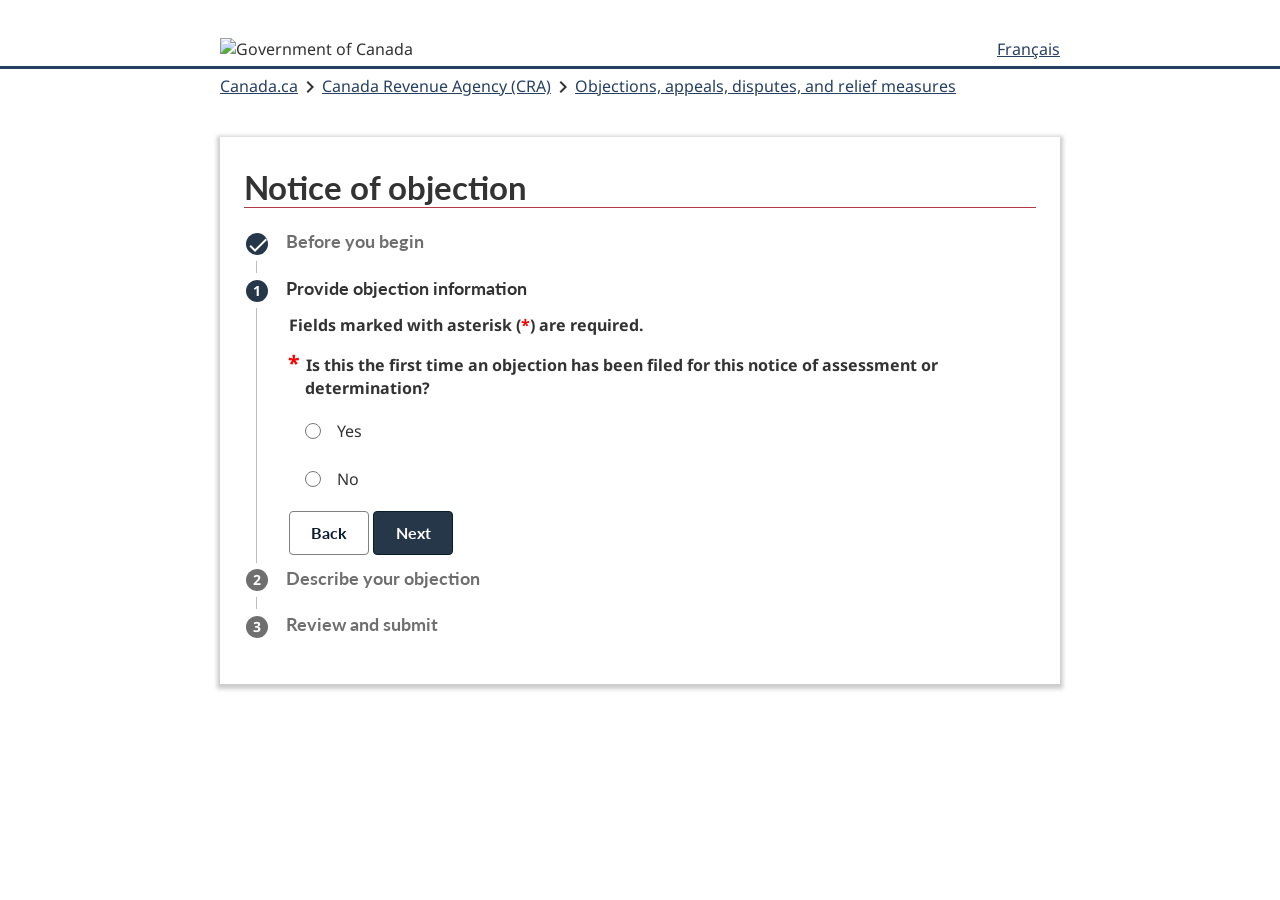
==== index.html @ e290e72a "Updates" ====
<!DOCTYPE html>
<html lang="en">
   <head>
      <meta charset="UTF-8">
      <meta name="viewport" content="width=device-width, initial-scale=1.0">
      <title>Notice of objections</title>
      <link rel="stylesheet" href="styles/base.css">
      <link href="https://fonts.googleapis.com/icon?family=Material+Icons" rel="stylesheet">
   </head>
   <body>
      <header class="header">
         <div class="top-ctn">
            <div class="top-content">
               <div class="brand">
                  <img src="https://www.canada.ca/etc/designs/canada/wet-boew/assets/sig-blk-en.svg" alt="Government of Canada">
               </div>
               <a href="#" class="language-switch">Français</a>
            </div>
         </div>
         <div class="bottom-ctn">
            <div class="bottom-content">
                <a href="#">Canada.ca</a>
               <span class="material-icons">chevron_right</span>
               <a href="#">Canada Revenue Agency (CRA)</a>
               <span class="material-icons">chevron_right</span>
               <a href="#">Objections, appeals, disputes, and relief measures</a>
            </div>
         </div>
      </header>
      <main class="stepper">
         <h1>Notice of objection</h1>
         <section class="step" id="step-0">
            <div class="step-header">
               <div class="step-number">
                  <span class="step-icon material-icons">check</span>
               </div>
               <h2>Before you begin</h2>
            </div>
            <div class="step-content">
               <div class="container">
                  <p>This form can be used to file an objection if you disagree with what CRA has assessed on your individual or business taxes such as an amount owing, benefits, credits, or savings plan information.</p>
                  <fieldset id="s0q1-fieldset" data-radio-group>
                     <legend class="required-label"> Have you received a notice of assessment, reassessment, determination or redetermination for the issue you are objecting to?</legend>
                     <div class="group">
                        <input type="radio" id="s0q1-op1" name="s0q1" value="Yes" data-toggle="alert-multiple-assessments">
                        <label for="s0q1-op1"></label>
                     </div>
                     <div class="group">
                        <input type="radio" id="s0q1-op2" name="s0q1" value="No" data-toggle="alert-unfiled-final">
                        <label for="s0q1-op2"></label>
                     </div>
                     <div class="alert hidden" id="alert-multiple-assessments">
                        <div class="alert-info">
                           <div class="line"></div>
                           <div><span class="material-icons">
                              information
                              </span>
                           </div>
                           <div class="line"></div>
                        </div>
                        <div class="alert-content">
                           If you plan to object to multiple assessments, you must file a separate objection for each.
                        </div>
                     </div>
                     <div class="alert hidden" id="alert-unfiled-final">
                        <div class="alert-error">
                           <div class="line"></div>
                           <div><span class="material-icons">
                              report
                              </span>
                           </div>
                           <div class="line"></div>
                        </div>
                        <div class="alert-content">
                           <h5>You cannot continue</h5>
                           You must have received a notice related to your objection before you can continue with this form. 
                        </div>
                     </div>
                  </fieldset>
                  
                  <button class="btn btn-primary next-button" type="button">Begin</button>
                   <button class="hidden btn btn-primary out-button" type="button" onclick="location.href='index.html'">Return to Canada.ca</button>
                
               </div>
            </div>
         </section>
         <section class="step active" id="step-1">
            <div class="step-header">
               <div class="step-number">
                  <span class="step-icon material-icons">check</span>
               </div>
               <h2>Provide objection information</h2>
            </div>
            <div class="step-content">
               <div class="container">
                  <form id="step-1-form">
                     <div class="required">Fields marked with asterisk (<span class="ast">*</span>) are required.</div>
                   
                           
                     <fieldset id="s1q1-fieldset" data-radio-group>
                        <legend class="required-label"> Is this the first time an objection has been filed for this notice of assessment or determination?</legend>
                        <div class="group">
                           <input type="radio" id="s1q1-op1" name="s1q1" value="Yes" data-toggle="s1q4-fieldset">
                           <label for="s1q1-op1"></label>
                        </div>
                        <div class="group">
                           <input type="radio" id="s1q1-op2" name="s1q1" value="No" data-toggle="s1q2-fieldset">
                           <label for="s1q1-op2"></label>
                        </div>
                     
                     </fieldset>
                     <fieldset id="s1q2-fieldset" class="hidden" data-radio-group>
                        <legend class="required-label"> Why do you want to file another objection?</legend>
                        <div class="group">
                           <input type="radio" id="s1q2-op1" name="s1q2" value="I have not heard back yet about my first one" data-toggle="alert-notheardback">
                           <label for="s1q2-op1"></label>
                        </div>
                        <div class="group">
                           <input type="radio" id="s1q2-op2" name="s1q2" value="I do not agree with the decision I received" data-toggle="s1q3-fieldset">
                           <label for="s1q2-op2"></label>
                        </div>
                         <div class="group">
                           <input type="radio" id="s1q2-op3" name="s1q2" value="I have new details to add" data-toggle="alert-moretoadd">
                           <label for="s1q2-op3"></label>
                        </div>
                        <div class="alert hidden" id="alert-notheardback">
                           <div class="alert-error">
                              <div class="line"></div>
                              <div><span class="material-icons">
                                 report
                                 </span>
                              </div>
                              <div class="line"></div>
                           </div>
                           <div class="alert-content">
                             Submitting multiple requests for the same objection will cause a delay in processing your case. Please do not submit a duplicate request. 
                             <br>
                             For information on CRA processing times visit: <a href="#">Processing times and complexity levels - Income tax and GST/HST objections</a>
                           </div>
                        </div>
                        <div class="alert hidden" id="alert-moretoadd">
                           <div class="alert-error">
                              <div class="line"></div>
                              <div><span class="material-icons">
                                 report
                                 </span>
                              </div>
                              <div class="line"></div>
                           </div>
                           <div class="alert-content">
                             Additional details may only be submitted once an officer has been assigned to your case.
                           </div>
                        </div>
                     </fieldset>
                     
                      <fieldset id="s1q3-fieldset" class="hidden" data-radio-group>
                        <legend class="required-label"> Select the option that best applies to you.</legend>
                        <div class="group">
                           <input type="radio" id="s1q3-op1" name="s1q3" value="My previous objection led to a new notice that I want to object to" data-toggle="s1q5-fieldset,s1q6-fieldset">
                           <label for="s1q3-op1"></label>
                        </div>
                        <div class="group">
                           <input type="radio" id="s1q3-op2" name="s1q3" value="I received a notice of confirmation" data-toggle="alert-noticeconfirmation">
                           <label for="s1q3-op2"></label>
                        </div>
                         
                        <div class="alert hidden" id="alert-noticeconfirmation">
                           <div class="alert-error">
                              <div class="line"></div>
                              <div><span class="material-icons">
                                 report
                                 </span>
                              </div>
                              <div class="line"></div>
                           </div>
                           <div class="alert-content">
                             If you received a notice of confirmation, you must file an appeal to the Tax Court of Canada.
                             <br>For more information visit: <a href="#">File an appeal to the Court - Income tax or GST/HST</a>
                           </div>
                        </div>
                     
                     </fieldset>

                     <fieldset id="s1q4-fieldset" class="hidden" data-radio-group>
                        <legend class="required-label"> Are you aware of any related objections that have been filed with CRA?<br><span class="sub-label">For example, your spouse or your business partner filed an objection to the same amount on their notice.</span></legend>
                        <div class="group">
                           <input type="radio" id="s1q4-op1" name="s1q4" value="Yes" data-toggle="s1q5-fieldset,s1q6-fieldset">
                           <label for="s1q4-op1"></label>
                        </div>
                        <div class="group">
                           <input type="radio" id="s1q4-op2" name="s1q4" value="No" data-toggle="s1q6-fieldset">
                           <label for="s1q4-op2"></label>
                        </div>
                     
                     </fieldset>
                     <fieldset id="s1q5-fieldset" class="hidden" data-radio-group>
                        <legend class="optional-label"> If known, provide the case number for the related objection</legend>
                        <input class="half-width" type="text" id="s1q5-field" name="s1q5">
                        
                     </fieldset>
                     <fieldset id="s1q6-fieldset" class="hidden" data-radio-group>
                        <legend class="required-label"> Select the option that best describes you.</legend>
                        <div class="group">
                           <input type="radio" id="s1q6-op1" name="s1q6" value="I am completing this form for myself or my business" data-toggle="s1q7-fieldset"1>
                           <label for="s1q6-op1"></label>
                        </div>
                        <div class="group">
                           <input type="radio" id="s1q6-op2" name="s1q6" value="I am an authorized or legal representative filling this out on behalf of someone else" data-toggle="s1q7-fieldset,rep-info-section">
                           <label for="s1q6-op2"></label>
                        </div>
                     </fieldset>
                     <fieldset id="s1q7-fieldset" class="hidden" data-radio-group>
                        <legend class="required-label">Who is this request for?</legend>
                        <div class="group">
                           <input type="radio" id="s1q7-op1" name="s1q7" value="Individual" data-toggle="individual-info-section">
                           <label for="s1q7-op1"></label>
                        </div>
                        <div class="group">
                           <input type="radio" id="s1q7-op2" name="s1q7" value="A business" data-toggle="business-info-section">
                           <label for="s1q7-op2"></label>
                        </div>
                        <div class="group">
                           <input type="radio" id="s1q7-op3" name="s1q7" value="A trust" data-toggle="trust-info-section">
                           <label for="s1q7-op3"></label>
                        </div>
                     </fieldset>
                     <div id="rep-info-section" class="hidden">
                        
                        <fieldset id="rep-name-fieldset" class="field-row">
                           <div>
                              <label class="required-label" for="s1rep-firstname">Representative first name</label>
                              <input type="text" id="s1rep-firstname" name="s1rep-fname">
                           </div>
                           <div>
                              <label class="required-label" for="s1rep-lastname">Representative last name</label>
                              <input type="text" id="s1rep-lastname" name="s1rep-lname">
                           </div>
                        </fieldset>
                        <fieldset> 
                           <label class="required-label" for="s1rep-telephone">Representative telephone number</label>
                           <input class="half-width" type="text" id="s1rep-telephone" name="s1rep-telephone">
                        </fieldset>
                        <fieldset> 
                           <label class="required-label" for="s1rep-repid">Rep ID</label>
                           <input class="quarter-width" type="text" id="s1rep-repid" name="s1rep-repid" maxlength="7">
                        </fieldset>
                        <br>
                          <hr>
                     </div>
                     <div id="individual-info-section" class="hidden">
                        <fieldset id="ind-taxtype-fieldset">
                           <label for="s1ind-taxtype"class="required-label">
                           Select the subject you are objecting to.</label>
                           <select id="s1ind-taxtype" name="s1ind-taxtype">
                              <option value=" " selected>(Select)</option>
                              <option value="Income tax">Income tax</option>
                              <option value="GST/HST">GST/HST credit or other provincial/territorial programs</option>
                              <option value="CCB">Canada Child Benefit (CCB) or other provincial/territorial programs</option>
                              <option value="DTC">Disability Tax Credit (DTC)</option>
                              <option value="FHSA">First Home Savings Account (FHSA) assessment notice</option>
                              <option value="TFSA">Tax-Free Savings Account (TFSA)</option>
                           </select>
                        </fieldset>
                        
                        <fieldset id="ind-name-fieldset" class="field-row">
                           <div>
                              <label class="required-label" for="s1ind-firstname">First name</label>
                              <input type="text" id="s1ind-firstname" name="s1ind-fname">
                           </div>
                           <div>
                              <label class="required-label" for="s1ind-lastname">Last name</label>
                              <input type="text" id="s1ind-lastname" name="s1ind-lname">
                           </div>
                        </fieldset>
                        
                        <div class="half-width">
                           <label class="required-label" for="s1ind-sin">Social insurance number (9 digits)</label>
                           <input type="text" id="s1ind-sin" name="s1ind-sin" maxlength="9">
                        </div>
                        <fieldset>
                        <label class="required-label" for="s1ind-address">Address</label>
                        <textarea type="text" id="s1ind-address" name="s1ind-address"></textarea>
                        </fieldset>
                        <fieldset>
                        <label class="required-label" for="s1ind-telephone">Telephone number</label>
                        <input type="text" id="s1ind-telephone" name="s1ind-telephone">
                        </fieldset>
                     
                    </div>
                     <div id="business-info-section" class="hidden">
                        <fieldset id="s1biz-bizname-fieldset">
                        <label for="s1biz-bizname" class="required-label">Business name</label>
                              <input id="s1biz-bizname" name="s1biz-bizname" type="text"/>
                        </fieldset>
                          <fieldset id="s1biz-bn-fieldset">
                              <label class="required-label">Business number (9 digits)</label>
                              <input id="s1-bn9"
                                    class="BN9"
                                    type="text"
                                    inputmode="numeric"
                                    pattern="[0-9]*"
                                    maxlength="9"/>
                        </fieldset>  
                        <label for="s1biz-accountype" class="required-label">Select the business type.</label>
                        <select id="s1biz-accountype" name="s1biz-accountype" data-toggle="s1biz-bn4-fieldset">
                              <option value="" selected>(Select)</option>
                              <option value="RC" data-name="Corporation income tax">Corporation income tax (RC)</option>
                              <option value="RT" data-name="GST/HST ">GST/HST (RT)</option>
                              <option value="RP" data-name="Payroll">Payroll (RP)</option>
                              <option value="ZA" data-name="Air Travellers Security Charge">Air Travellers Security Charge (ZA)</option>
                              <option value="RD" data-name="Excise Duty">Excise Duty (RD)</option>
                              <option value="RN" data-name="Excise Tax on Insurance Premiums">Excise Tax on Insurance Premiums (RN)</option>
                              <option value="CT" data-name="Fuel Charge">Fuel Charge (CT)</option>
                              <option value="LT" data-name="Luxury Tax">Luxury Tax (LT)</option>
                              <option value="RU" data-name="Underused Housing Tax">Underused Housing Tax (RU)</option>
                           </select>
                         <fieldset id="s1biz-bn4-fieldset" class="hidden">
                           <label class="required-label" for="s1biz-BN4">account number (4 digits)</label>
                          
                           <div class="input-wrapper ml-16px">
                              <div class="prefix"></div>
                              <input class="tiny-width" type="text" id="s1biz-BN4" name="s1biz-BN4" maxlength="4">
                           </div>
                          
                        </fieldset>
                     
                         <fieldset>
                        <label class="required-label" for="s1biz-address">Business address</label>
                        <textarea type="text" id="s1biz-address" name="s1biz-address"></textarea>
                        </fieldset>
         
                  
                        <label class="required-label" 
                           for="s1biz-telephone">Contact telephone number</label>
                        <input type="text" id="s1biz-telephone" name="s1biz-telephone">
                           
                     
                    </div>
                     <div id="trust-info-section" class="hidden">   
                        <label class="required-label" for="s1trust-trustname">Name of trust</label>
                        <input type="text" id="s1trust-trustname" name="s1trust-trustname">
                        
                        <label class="required-label" for="s1trust-trustname">Trust number</label>
                        <div class="multifield-wrapper">
                           <div class="input-wrapper ml-16px" id="s1trust-trustnumwrapper">
                              <div class="prefix">T</div>
                              <input class="" type="text" id="s1trust-trustnum" name="s1trust-trustnum">
                           </div>
                        </div>

                        <fieldset>
                        <label class="required-label" for="s1trust-address">Address of trust</label>
                        <textarea type="text" id="s1trust-address" name="s1trust-address"></textarea>
                        </fieldset>
                     </div>
                     <button class="btn btn-secondary back-button" type="button">Back</button>
                     <button class="btn btn-primary next-button" type="button">Next</button>
                     <button class="hidden btn btn-primary out-button" type="button" onclick="location.href='chooser.html'">Return to Canada.ca</button>
                  </form>
               </div>
            </div>
         </section>

         <section class="step" id="step-2">
            <div class="step-header">
               <div class="step-number">
                  <span class="step-icon material-icons">check</span>
               </div>
               <h2>Describe your objection</h2>
            </div>
            <div class="step-content">
               <div class="container">
                  <form id="step-2-form">
                     <div class="required">Fields marked with asterisk (<span class="ast">*</span>) are required.</div>
                     <p>The date and tax year can be found in the top, right-hand corner of your notice. </p>
                     <fieldset id="s2q1-fieldset" data-radio-group>
                        <legend class="required-label">What kind of notice did you receive?</legend>
                        <div class="group">
                           <input type="radio" id="s2q1-op1" name="s2q1" value="Notice of assessment or reassessment " data-toggle="s2q2-fieldset">
                           <label for="s2q1-op1"></label>
                        </div>
                        <div class="group">
                           <input type="radio" id="s2q1-op2" name="s2q1" value="Notice of determination or redetermination" data-toggle="s2-noticedate-fieldset">
                           <label for="s2q1-op2"></label>
                        </div>
                        
                     </fieldset>
                     <fieldset id="s2q2-fieldset" class="hidden" data-radio-group>
                        <legend class="required-label">Was your notice for yourself or a third-party?</legend>
                        <div class="group">
                           <input type="radio" id="s2q2-op1" name="s2q2" value="Myself" data-toggle="s2-noticedate-fieldset">
                           <label for="s2q2-op1"></label>
                        </div>
                        <div class="group">
                           <input type="radio" id="s2q2-op2" name="s2q2" value="A third-party" data-toggle="s2-noticedate-fieldset">
                           <label for="s2q2-op2"></label>
                        </div>
                        
                     </fieldset>
                      <fieldset id="s2-noticedate-fieldset" class="hidden">
                        <label for="s2-noticedate-field" class="required-label">
                              Date on notice of assessment or determination</label>
                        <input class="ml-16px" type="date" name="s2noticedate" id="s2-noticedate-field" placeholder="YYYY-MM-DD" data-toggle="s2q3-fieldset,s2q4-fieldset,s2q5-fieldset,s2q6-fieldset"><BR>
                        </fieldset>
                     <fieldset id="s2-timeextension-fieldset" class="hidden">
                        <p>You have 90 days from the notice date to file an objection. An extension may be granted if you explain why you did not file your objection within the time limit.</p>
                        <label for="s2-timeextension" class="required-label">Explain why you did not file your objection within the time limit. </label>
                        <textarea id="s2-timeextension" name="s2timeextension"></textarea>
                     </fieldset>
                  
                     <fieldset id="s2q3-fieldset" class="hidden">
                        <label for="s2q3-field" class="required-label">Tax year</label>
                       <input class="ml-16px" id="s2q3-field" type="number" min="1900" max="2100" name="s2q3">
                     </fieldset>

                     <fieldset id="s2q4-fieldset" class="hidden">
                         <label for="s2q4-field" class="required-label">Province or territory for the tax year</label>
                        <select id="s2q4-field" name="s2q4">
                              <option value="" selected>(Select)</option>
                              <option value="Alberta">Alberta</option>
                              <option value="British Columbia">British Columbia</option>
                              <option value="Manitoba">Manitoba</option>
                              <option value="New Brunswick">New Brunswick</option>
                              <option value="Newfoundland and Labrador">Newfoundland and Labrador</option>
                              <option value="Northwest Territories">Northwest Territories</option>
                              <option value="Nova Scotia">Nova Scotia</option>
                              <option value="Nunavut">Nunavut</option>
                              <option value="Ontario">Ontario</option>
                              <option value="Prince Edward Island">Prince Edward Island</option>
                              <option value="Quebec">Quebec</option>
                              <option value="Saskatchewan">Saskatchewan</option>
                              <option value="Yukon">Yukon</option>
                        </select>
                     </fieldset>
                     
                     <fieldset id="s2q5-fieldset" class="hidden">
                        <label for="s2q5-field" class="required-label">Search for the tax line that you want to object to (either by line number or keyword).</label>
                     
                        <div class="input-wrapper search-wrapper full-width ml-16px">
                           <div class="prefix"><span class="material-icons">search</span></div>
                           <input type="text" id="s2q5-field" name="s2q5">
                        </div>
                   
                 
                      
                      <div class="search-dropdown hidden" id="s2q5-dropdown">
                        <option value="3640" data-description="Total liabilities and shareholder equity">3640: Total liabilities and shareholder equity</option>
                        <option value="3680" data-description="Net income/loss">3680: Net income/loss</option>
                        <option value="1000" data-description="Revenue">1000: Revenue</option>
                        <option value="2000" data-description="Expenses">2000: Expenses</option>
                      </div>
                      </fieldset>
                      
                        <table id="tax-lines-tb" class="hidden table table-min ml-16px dynamic-table" cellpadding="0" cellspacing="0" required>
                           <thead>
                              <tr>
                                 <th>Tax line</th>
                                 <th>Description</th>
                                 <th>Action</th>
                              </tr>
                           </thead>
                           <tbody data-placeholder="">
                           </tbody>
                        </table>
                 <fieldset id="s2q6-fieldset" class="hidden">
                         <label for="s2q6-field" class="required-label">Describe the details, facts and reasons for your objection.</label>
                        <textarea id="s2q6-field" name="s2q6"></textarea>
                     </fieldset>



                     <button class="btn btn-secondary back-button" type="button">Back</button>
                     <button class="btn btn-primary next-button" type="button">Next</button>
                  </form>
               </div>
            </div>
         </section>
       
     
        
         <section class="step" id="step-3">
            <div class="step-header">
               <div class="step-number">
                  <span class="step-icon material-icons">check</span>
               </div>
               <h2>Review and submit</h2>
            </div>
            <div class="step-content">
               <div class="container">
                  <form id="step-3-form">
                     <div class="required">Fields marked with asterisk (<span class="ast">*</span>) are required.</div>
                     <div id="s3-review-container">
                     </div>
                     
                  </form>
               </div>
               <button class="btn btn-secondary back-button" type="button">Back</button>
               <button id="appsubmit-btn" class="btn btn-primary" type="button">Submit</button>
            </div>
         </section>
      </main>
      <script src="scripts.js"></script>
   </body>
</html>
---- styles/base.css ----
@import url('https://fonts.googleapis.com/css2?family=Lato:ital,wght@0,400;0,700;1,400;1,700&family=Noto+Sans:ital,wght@0,400;0,500;0,600;0,700;1,400;1,500;1,600;1,700&display=swap');


body {
  margin:0;
  /* max-width: 840px; */
  font-size:16px !important;
}
body, p, select, input {
  font-family: 'Noto Sans', sans-serif;
  font-size:16px;
  color:#333;
    
}
span {
  padding:0 !important;
  margin:0;
}

.chooser-btn {
  width:200px;
  height:100px;
  font-size:24px;
}

.byb-list{
  margin-top:8px;
}

.byb-list > li{
  margin-left:0%;
}

.alert-content > ul > li{
  margin-left:0%;
}

ul {
  margin: 0;
}

li {
  margin-top:5px;
  margin-left: 0%;
  margin-bottom: 5px;
  list-style-position:outside;
  text-align: left;
}


.chooser-btn:hover {
  background-color:#dadada;
  box-shadow: 2px 2px #ccc;
}

.stepper,
.confirmation-wrapper {
padding:24px;
margin:0 auto !important;
max-width: 840px;
box-shadow:rgba(0,0,0,0.2) 0px 2px 4px 3px;
box-sizing:border-box;
}

.container {
  padding-left:12px;
  padding-top:6px;
}

h1, h2, h3, h4, h5, h6 {
  font-family:'Lato', sans-serif;
  font-weight:bold;
}

h1 {
  margin-top: 6px;
  font-size:33px;
  border-bottom:1px solid #AF3C43;
}
h2 {
  font-size:36px;
}
h3 {
  font-size:24px;
  /* padding-left:30px !important; */
}
h4 {
  font-size:22px;
}
h5 {
  font-size:20px;
  margin-bottom:8px;
  margin-top: 15px;
}
p {
  padding:0px;
  margin-left:0px;
}
a {
  color:#284162;
  text-decoration: underline;
  
}
a:hover{
  color:#0535d2;
  text-decoration: underline;
  cursor: pointer;
}

a > span {
  padding:0px !important;
  font-size: 20px !important;
  margin: 0;
  vertical-align: bottom;
}
header {
  padding:32px 0;
  box-sizing: content-box;
  width:100%;
  margin:0!important;
  left:0 !important;
 
  

}
.h1-wrapper {
  margin-bottom:22px;
  display: flex;
  flex-flow: row wrap;
  align-content: space-between;
  justify-content: space-between;
}
.h1-wrapper h1 {
  margin-bottom: 0;
  border-bottom:0;
  
}
.top-line {
  width:100%;
  display:flex; 
  justify-content:space-between;
  align-items: center;
  border-bottom:1px solid #AF3C43;
}
.top-line a {
  font-size:16px;
  align-self: center;

}
.sub-line {
  padding-top:4px;
  width:100%;
  display:flex;
  justify-content: space-between;
}
.date-stamp {
  margin-top:0;
  color:#888;
  font-style:italic;
}


.top-ctn {
   border-bottom:3px solid #284162;
  
  
}
.top-content {
  justify-content: space-between!important;
}
.top-content, .bottom-content {
  display: flex;
  flex-flow: row nowrap;
  align-items: flex-start;
  margin-left:auto;
  margin-right:auto;
  justify-content: left;
  max-width:840px;
  padding:6px;
}

header div img {
  width:100%;
}

.step-number {
  display:inline-block;
  height:22px;
  width:22px;
  border-radius: 100%;
  text-align: center;
  font-size:14px;
  vertical-align: middle;
  margin:2px;
  background-color:#6F6F6F;
  font-weight:bold;
  color:#fff;
  line-height: 1.6;
}


.active > div > .step-number {
  background-color:#26374A;

}

.step-header h2 {
  font-size:18px;
    display:inline-block;
    padding:0;
    margin: 0;
    padding-left:12px;
    color:#6F6F6F;

}

.active > .step-header > h2 {
  color:#333;
}


.step-content {
  border-left:1px solid #BDBDBD;
  margin:4px 12px;
  max-height: 12px;
  overflow: hidden;
  padding:0 20px;

 
}

/* .step-content div {
  visibility: hidden;
}
.step.active > .step-content div{
  visibility: visible; 
} */

.step:not(.active) > .step-content div{
  visibility: hidden; 
}
.step:last-of-type>.step-content{
  border-left:none;
}
.step.active:last-of-type>.step-content{
  border-left:1px solid #BDBDBD;
}


.step.active > .step-content  
{
  max-height: none !important; /* This will be dynamically adjusted via JavaScript, not statically set in CSS */
  transition: max-height 0.3s ease-in; /* Ensure smooth opening */
}

.inline-flex {
  display:inline-flex;
}
.uppercase {
  text-transform:uppercase;
}

button {
  display: inline-flex;
  font-family: 'Lato', sans-serif;
  font-size:16px;
  border-radius: 4px;
  border-style: solid;
  border-width:1px;
  cursor: pointer;
  font-weight:bold;
  line-height:40px;
  min-width:80px;
  margin:8px 0;
  align-items:center;
  justify-content: center;

}

button span {
  padding:4px;
}

/* .close-btn 
{
  border-radius:100%;
} */

.btn-primary {
  background-color:#26374A;
  border-color:#091c2d;
  color:#fff;
}

.btn-primary:hover{
  background-color:rgb(43, 67, 128);

}
.btn-secondary {
  background-color:#fff;
  border-color:#808080;
  color:#091c2d;
}

.btn-secondary:hover{
  background-color:rgb(234, 235, 237);
}
.btn-tertiary {
  background-color:transparent ;
  border:none;
  color:#091c2d;
}


.btn-tertiary:hover {
  color:rgb(5,3,210);
  background-color:#f4f4f5;
}
.btn-tertiary-brdr {
  background-color:transparent ;
  border:1px solid #8d8d8d;
  color:#091c2d;
}


.close {
  border:1px solid #989DA6 !important;
}

.accordion {
  font-family: 'Noto Sans', sans-serif;
  font-weight:400;
  font-size:17.5px;
  color: rgb(43,67,128);
  cursor: pointer;
  padding: 8px 8px 8px 40px; /* Add padding on the left side for arrow spacing */
  width: 100%;
  text-align: left;
  position: relative;
  border-radius: 4px;
  border:1px solid #DDDDDD;
  background-color:#FDFDFD;
  margin:4px 0;
  align-items:flex-start;
  justify-content: flex-start;
}

.accordion::before {
  font-family: 'Material Icons';
  content: "\e5cc";
  font-size: 24px;
  color: #295376;
  position: absolute;
  top: 50%;
  left: 10px;
  transform: translateY(-50%);
  transition: transform 0.3s ease;
}

.accordion.active::before {
  transform: translateY(-50%) rotate(90deg);
}

.accordion-content {
  max-height: 0;
  overflow: hidden;
}

.accordion.active + .accordion-content {
  padding:8px 16px;
  max-height:1000px;
  transition: max-height 0.4s ease;
  margin-top:-8px;
  border-radius: 4px;
  border:1px solid #DDDDDD;
}

.accordion-content span {
padding:8px;
}

.sar-table{
  border-collapse:separate;
  border: 1px solid black;
  border-radius: 5px;
  
}

.sar-table th{
  text-align: left;
  vertical-align:center;
  padding:6px;
  font-size:16px;
  border-right: 1px solid #000000;
}

 .sar-table td{
  border-top: 1px solid #000000;
  border-right: 1px solid #000000;
  color:#000000;
  padding: 10px;
  width: 350px
}

.sar-table td:nth-child(2){
  text-align: left;
}

.sar-table td:nth-child(3){
  text-align: left;
  border-right: none;
}

.sar-table th:nth-child(3){
  border-right: none;
}

.sar-table td ul {
  padding-left:20px;
}


.apply-table{
  border-collapse:separate;
  border-radius: 10px;
}

.apply-table th{
  text-align: left;
  vertical-align:top;
  padding:6px;
  font-size:16px;
  width: 100px;
  padding-top:40px;
}

 .apply-table td{
  color:#000000;
  padding-bottom: 10px;
  padding-left: 5px;
  vertical-align: top;
  width: 700px;
  padding-top:40px;
}

.apply-table td:nth-child(2){
  text-align: left;
}

.apply-table td:nth-child(3){
  text-align: left;
  border-right: none;
}

.apply-table th:nth-child(3){
  border-right: none;
}



.apply-table ul {
 padding-left:5px;}


.hidden {
  display:none;
  opacity: 0;
  padding:0 !important;
  max-height: 0;
  overflow:hidden !important;
  visibility: hidden !important;
  transition: opacity 0.3s ease, max-height 0.3s ease;
}

/* Lightbox */

.lightbox-container.open {
  visibility: visible;
}

.lightbox-container {
  background-color:rgb(0,0,0,0.6);
  width:100%;
  height:100%;
  position: fixed;
  top:0;
  left:0;
  z-index:98;
  display:flex;
  justify-content: center;
  align-items: center;
  visibility: hidden;
  box-sizing: border-box;

}

.lightbox {
  width: 60%;
  height:auto;
  max-height:100%;
  overflow-y:auto;
  overflow-x:hidden;
  border-radius:4px;
  background-color:#fff;
  z-index:99;
  opacity:1 !important;
  box-sizing: border-box;
}

.lightbox .header {
  border-bottom: none; /*1px solid #989DA6;*/
  display:flex;
  justify-content:space-between;
  align-items: center;
  padding:8px 16px;
}

.lightbox .header div:first-of-type {
  display: flex;
  align-items: center;

}
.lightbox h3 {
  font-size:22px;
}
.lightbox .header span {
  padding-right:8px !important; 
  font-size:20px;
}

.lightbox .header span {
  color:#26374A;
  font-weight: bold;
  font-size: 2em;
}

.lightbox-content {
  padding-left:36px;
  padding-right:36px;
  width:100%;
  box-sizing: border-box;
}

.lightbox .buttons {
  border-top:1px none; /*solid #989DA6;*/
  padding:16px;
  /* padding-left:34px !important; */
}

.file-upload .lightbox{
  width:40% !important;
}

.required {
  font-weight:700;
}
.ast {
  color:red;
  margin:0;
  padding:0;
}

.label-ast {
  color:red;
  margin-left:0;
  padding:0 !important;
}

.required-label, .optional-label {
  padding-top:12px;
  /* display:flex; */
  text-indent: -17px; 
  padding-left: 16px; 

}
.optional-label {
  padding-left:32px;
}
.optional-label .sub-label {
  margin-left: -16px; 
}

.required-label span {
  font-size:16pt;
  align-self: center;
  display:inline;
}
.sub-label {
  font-weight:normal;
  font-size:16px !important;
}
.optional {
  font-weight:normal;
  color:#6f6f6f;
}
.ml-16px {
  margin-left:16px;
}
.fileName {
  font-style:italic;
  color:#BDBDBD !important;
}

input {
  padding:8px;
  /* margin:0 16px; */
}
input:disabled,
.disabled {
  background-color:#BDBDBD;
  color:#888;
}
label, fieldset, legend {
  display: block;
  padding:0;
  margin:0;
  
}

legend a {
  padding-left:16px;
  vertical-align:middle;
  display:inline-flex;
  text-decoration: none;
}

legend a:hover {
  text-decoration:none;
}
/* label:not([required]){
 
} */
fieldset {
  font-weight:normal;
  border:0;
}

label, legend {
  font-weight:bold;
  margin:auto 0;
  padding:8px 0;
}
label span, legend span {
  padding:0;
  margin:0;
  width:8px;
}

.full-width {
  width:100%;
}
.half-width {
  width:50% !important;
}
.quarter-width {
  width:100px !important;
}
.tiny-width {
  max-width:250px;
  width:10%;
}

.field-row {
  display:flex;
  flex-flow: row nowrap;

}
.field-row div {
  width:100%;
  padding-right:12px;
}

.inline-btn {
  margin-top:8px;
  
}



.input-wrapper,
input[type="text"],
select,
input[type="tel"],
input[type="email"],
input[type="number"],
textarea {
  border: 1px solid #808080;
  border-radius: 4px;
  vertical-align: middle;
}

input[type="checkbox"],
input[type="radio"] {
  width:16px;
  height:16px;
  margin:16px;
  vertical-align: middle !important;
}


select {
  padding:8px;
}
input[type="text"],
textarea,
select {
  width:100%;
  margin-left:16px;
  box-sizing: border-box !important;
}

.x2-height-input {
  height:82px;
}
textarea {
  font-family: 'Noto Sans', sans-serif;
  font-size:18px;
  color:#333;
  min-height:60px;
  /* box-sizing:border-box; */
}


.group{
  display: flex;
  flex-flow: row nowrap;
  justify-content:flex-start;
}

.label-group{
  margin-top:4px;
}

.group label{
  font-weight:normal;
  
}


.checkbox-group input,
.subcheckbox-group input {
  flex:none;
}

.subcheck-label {
  font-size:14px;
}


.subfield-wrapper {
  margin-left:0px;
  display: flex;
  flex-direction: column !important;
  width:calc(100%-48px);
}

.sub-field {
  display: flex;
  flex-direction: column !important;
  margin-left:48px;
}

.sub-field label {
  font-weight:bold;
}

.year-field {
  width:80px !important;
}
.period-field {
  width:300px !important;
}
.multifield-wrapper {
  display:flex;
  align-items:stretch;
  position: relative;
  overflow: visible; /* important */
}


.input-wrapper {
  display: inline-flex;
  align-items: stretch;
  border: 1px solid #616161;
  border-radius: 4px;
  overflow:hidden;
  
}

.input-wrapper  input {
  border: 0;
  outline: 0;
  padding: 0.6rem 0.7rem;
  margin: 0;
}

/* Width control */
.input-wrapper .BN9 {
  width: 14ch;
}

.input-wrapper .BN4 {
  width: 8ch;
}

.input-wrapper .static {
  display: flex;
  align-items: center;
  justify-content: center;
  padding: 6px !important;
  border-left: 1px solid #616161;
  border-right: 1px solid #616161;
  font-weight: 600;
  color: #444;
 
}



.input-wrapper .prefix {
  border-right:1px solid #333;
  color:#989DA6;
  padding:0px 8px;
  box-sizing: content-box !important;
  align-items: center;
  display: flex;
  max-width:20px;
}

.input-wrapper .suffix {
  border-left:1px solid #616161;
  /* border-right:1px solid #616161; */
  color:#989DA6;
  padding:0px 8px;
  cursor: pointer;
  box-sizing: content-box !important;
  align-items: stretch;
  display: flex;
  max-width:20px;
}

.prefix span, .suffix span 
{
  font-size:24px;
  margin:0px !important;
  vertical-align: middle !important;
  align-self:center;
}

.input-wrapper input {
  margin:0;
  border:0;
  box-sizing: border-box !important;
}
.search-wrapper {
  position: relative;
}

.search-dropdown {
  background-color:#fff;
  margin-left:16px;
  position:absolute;
  float:left;
  box-sizing: border-box;
  width:100%;
  max-width:715px;
  border-radius:6px;
  border:1px solid #000;
  padding:8px;
}
.search-dropdown option{
  margin:4px;
  cursor:pointer;
  
}

.step-content.modal-open {
  overflow: visible !important;
  max-height: none !important;
}

.datepicker-modal {
    background: #fff;
    border: 1px solid #ccc;
    position: absolute;
    padding: 16px;
    box-shadow: 0px 2px 6px rgba(0,0,0,0.2);
    top: 100%;
    left: 0;
    z-index: 100;
    width: max-content;
    min-width: 240px;
}
.datepicker-grid {
  min-width: 240px;
  font-family: 'Noto Sans';
}

.datepicker-header {
  display: flex;
  justify-content: space-between;
  align-items: center;
  font-weight: bold;
  padding-bottom: 8px;
}

.datepicker-header-left {
  display:flex;
  align-items:center;
  gap: 6px;
}

.datepicker-title-btn {
   font-family: inherit;
  font-size: 16px;
  background: none;
  border: none;
  font-weight: bold;
  cursor: pointer;
  display: flex;
  align-items: center;
  gap: 4px;
}

.datepicker-title-btn .arrow {
  font-size: 12px;
  padding-left: 2px;
}

.datepicker-header-right {
  display: flex;
  gap: 12px;
}

.datepicker-nav {
  cursor: pointer;
  font-size: 18px;
  padding: 2px 8px;
}

.year-grid {
  display: grid;
  grid-template-columns: repeat(4, 1fr);
  gap: 8px;
}

.datepicker-cell {
  text-align: center;
  padding: 6px;
  cursor: pointer;
  background: #f4f4f4;
  border-radius: 4px;
}

.datepicker-cell:hover {
  background: #ccc;
}

.datepicker-cell.disabled {
    opacity: 0.4;
    pointer-events: none;
    cursor: default;
}

.datepicker-cell.clickable {
    cursor: pointer;
}

.day-grid {
  display: grid;
  grid-template-columns: repeat(7, 1fr);
  gap: 4px;
  margin-top: 8px;
}

.day-cell {
  text-align: center;
  padding: 6px;
  cursor: pointer;
  background: #f4f4f4;
  border-radius: 4px;
}

.day-cell:hover {
  background: #ccc;
}

.day-name {
  font-weight: bold;
  text-align: center;
  font-size: 12px;
}

.day-row {
  display: grid;
  grid-template-columns: repeat(7, 1fr);
  gap: 4px;
}

.month-grid {
  display: grid;
  grid-template-columns: repeat(4, 1fr);
  gap: 8px;
  padding: 12px;
}

.subfield-wrapper input[type="text"] {
  width:100%;
  box-sizing: border-box;

}

.char-counter {
  text-align: right;
}


.panel h4 {
  margin:16px 0px;
}

.panel h5 {
  font-size: 18px;
  margin:4px 0px;
}


.panel {
  background-color:#ffffff;
  border:1px solid #EAEBED;
  border-radius: 4px;
  padding:16px;
  flex-direction:column;
  margin:8px 0;
}

.panel-header {
  display: flex;
  justify-content: space-between;
  align-items: center;
}

.panel h4 {
  margin:16px 0px;
}

.panel .heading-row {
  display: flex;
  justify-content: space-between;
  align-items: flex-start;
 
}
.panel-data,
.table-data {
  display: flex;
  flex-direction: column;
  justify-content: space-between;
 
}
.panel-data tr {
  display: flex;
  justify-content:space-between;
  align-items: flex-start;
  border-bottom:0.05em solid #808080; 
  padding:12px 0;
  text-align:left;
}
.panel-data tr:last-child {
  border-bottom:none;
}

.panel-data td {
  padding:6px 0;
  width:40%
}

.panel-data .label {
  font-weight:700;
  width:55%;
}
.panel-data .value {
 text-align:left;
}

.panel-data .valueWI {
  width:25%;
}

.panel-data .valueWC {
  width:40%;
}

.panel-data .valueFix {
  width:35%;
}




.special-ul {
  width:100%;
  text-align: left;
  margin-left: 5%;
}


.table,
.review-table {
  min-width:100%;
}

.table th, 
.table td
{
  text-align: left;
  padding:12px 12px;
 
}

.table button {
 line-height:0px;
}

.table button span {
  padding:0 8px;
}


.table th {
  background-color:#26374A;
  border:1px solid#26374A;
  color:#fff;
  vertical-align:top;

}

.table th:first-child {
  border-radius:4px 0 0 0;
  border:1px solid#26374A;
}
.table th:last-child {
  border-radius:0 4px 0 0;
  border:1px solid#26374A;
}

.table-min th,
.table-min th:first-child,
.table-min th:last-child {
  background-color: #fff!important;
  color:#000;  
  border:0!important;
  border-bottom:1px solid #888 !important;
}

.table-min tr:nth-child(even) {
  background-color:#ddd;
}

.table td{
  border-bottom: 1px solid #989DA6;
  vertical-align:middle;

}

.table td:first-child{
  border-left:1px solid #989DA6;
}
.table td:last-child{
  border-right:1px solid #989DA6;
}

.table-min td {
  border-right:0!important;
  border-left:0!important;
}

.table tr:last-child > td:first-child {
  border-radius:0 0 0 4px;
}

.table tr:last-child > td:last-child {
  border-radius:0 0 4px 0;
  width:20%;
}

.table-resp {
  display:flex;
  flex-flow: column wrap;
}
.table-resp .label,
.table-resp .value {
  width:100%;
}

.table th:last-child,
.table td:last-child {
    width: 1%;
    white-space: wrap;
    text-align: left;
}




.review-table th,
.review-table td{
  text-align: left;
  padding:6px 0;
 
}



.alert {
  display: flex;
  align-items: center;
  align-items: stretch;
  padding:23px 30px;
  background-color:#ffffff;
  border:1px solid #EAEBED;
  border-radius: 4px;
}
.alert h4 {
  margin-bottom:0;
  margin-top:8px;
}
.alert h5 {
  margin-top:0;
  margin-bottom:0;
  font-size:16px;
 }

 .alert .line:first-of-type {
  max-height:10%;
 }

 .alert-help,
 .alert-info,
 .alert-warning,
 .alert-success,
 .alert-error {
  display: flex;
  flex-direction: column;
  justify-content: space-evenly;
  align-items: center;

 }
 .alert-content {
  flex: 1; 
  padding-left: 16px; 
  align-self:center;
 }

 .alert-warning span {
  color:#EB6D00;
  line-height: 1.25 !important;

 }

 .alert-warning .line {
  background-color:#EB6D00;
  width:8px;
  flex:1;
  display: flex;
 }

 .shortline {
  flex:0.125 !important;
 }


 .alert-success span {
  color:#278400;
  line-height: 1.25 !important;

 }

 .alert-success .line {
  background-color:#278400;
  width:8px;
  flex:1;
  display: flex;
  
 }

 .alert-error span {
  color:#ce3434;
  line-height: 1.25 !important;

 }

 .alert-error .line {
  background-color:#ce3434;
  width:8px;
  flex:1;
  display: flex;
  

 }

 .alert-info span {
  color:#269ABC;
  line-height: 1.25 !important;
  max-width:24px;
 }

 .alert-info .line {
  background-color:#269ABC;
  width:8px;
  flex:1;
  display: flex;
 }

 .help {
  color:#26374A;
  font-size: 18px !important;
  cursor: pointer;
 }

 .help2 {
  color:#26374A !important;
  font-size: 24px !important;
 }


 .reviewIcon:hover{
  cursor: pointer;
 }
W

.alert h4 {
  margin:0px;
}

.responses-table {
  width:100%;
}
.responses-table tr{
  text-align:left !important;
  width:100%;

}

.responses-table th{
  max-width:200px;
  margin-right:5px;
}

.browse-window {
  position:absolute;
  top:35%;
  left:35%;
  width:400px;
  background: white;
  border: 1px solid #ccc;
  border-radius: 6px;
  box-shadow: 2px 2px 10px rgba(0,0,0,0.5);
  overflow: hidden;
}

.browse-window-header {
  background: #303030;
  color: white;
  padding: 10px;
  font-size: 16px;
  font-weight: bold;
}

.file-list {
  list-style: none;
  padding: 0;
  margin: 0;
}
.file-item {
  display: flex;
  align-items: center;
  padding: 10px;
  border-bottom: 1px solid #ddd;
  cursor: pointer;
}
.file-item:hover {
  background: #f5f5f5;
}
.file-icon {
  margin-right: 10px;
  color: #555;
}
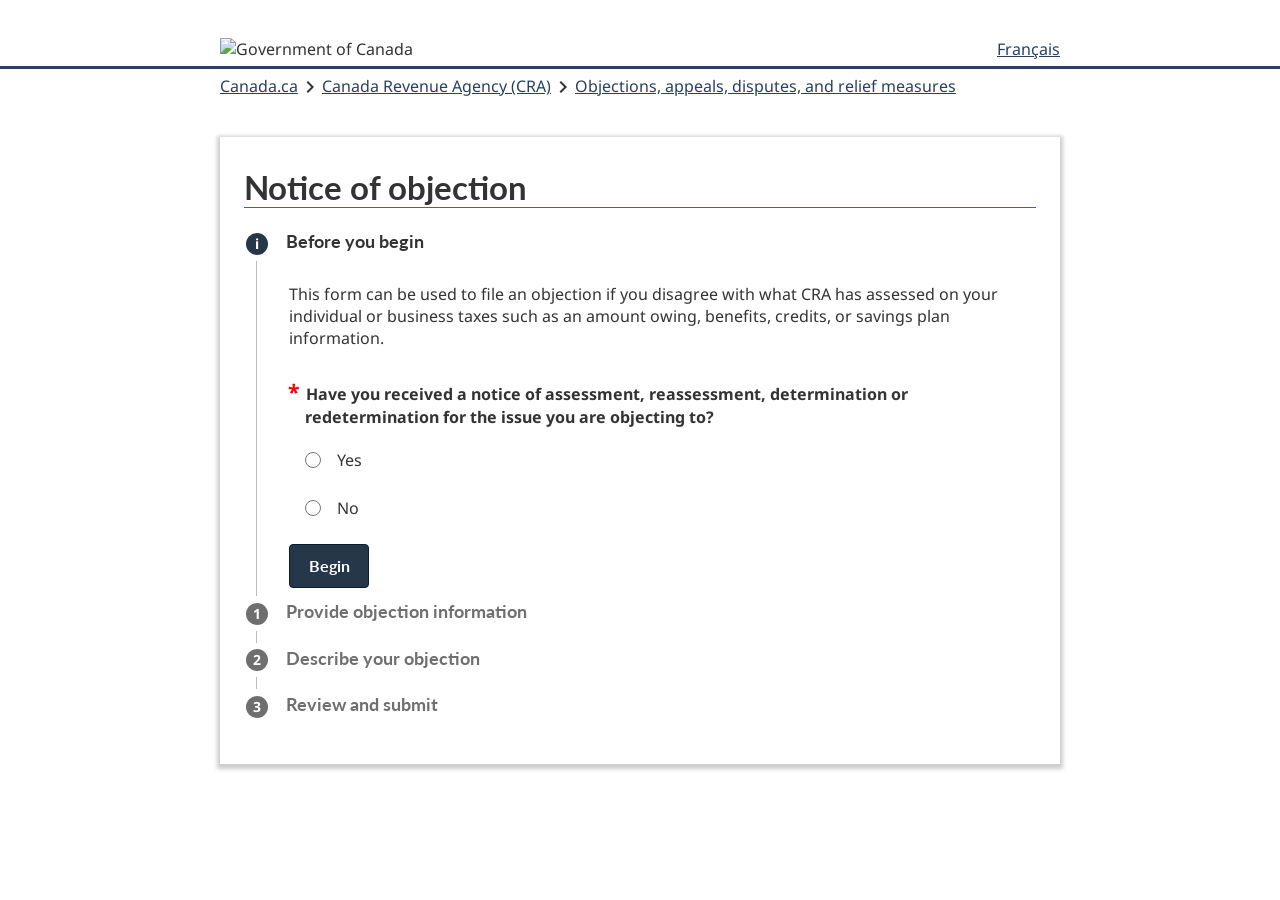
==== commit 8d0956f6: "Changed active step" ====
--- a/index.html
+++ b/index.html
@@ -29,7 +29,7 @@
       </header>
       <main class="stepper">
          <h1>Notice of objection</h1>
-         <section class="step" id="step-0">
+         <section class="step active" id="step-0">
             <div class="step-header">
                <div class="step-number">
                   <span class="step-icon material-icons">check</span>
@@ -84,7 +84,7 @@
                </div>
             </div>
          </section>
-         <section class="step active" id="step-1">
+         <section class="step" id="step-1">
             <div class="step-header">
                <div class="step-number">
                   <span class="step-icon material-icons">check</span>
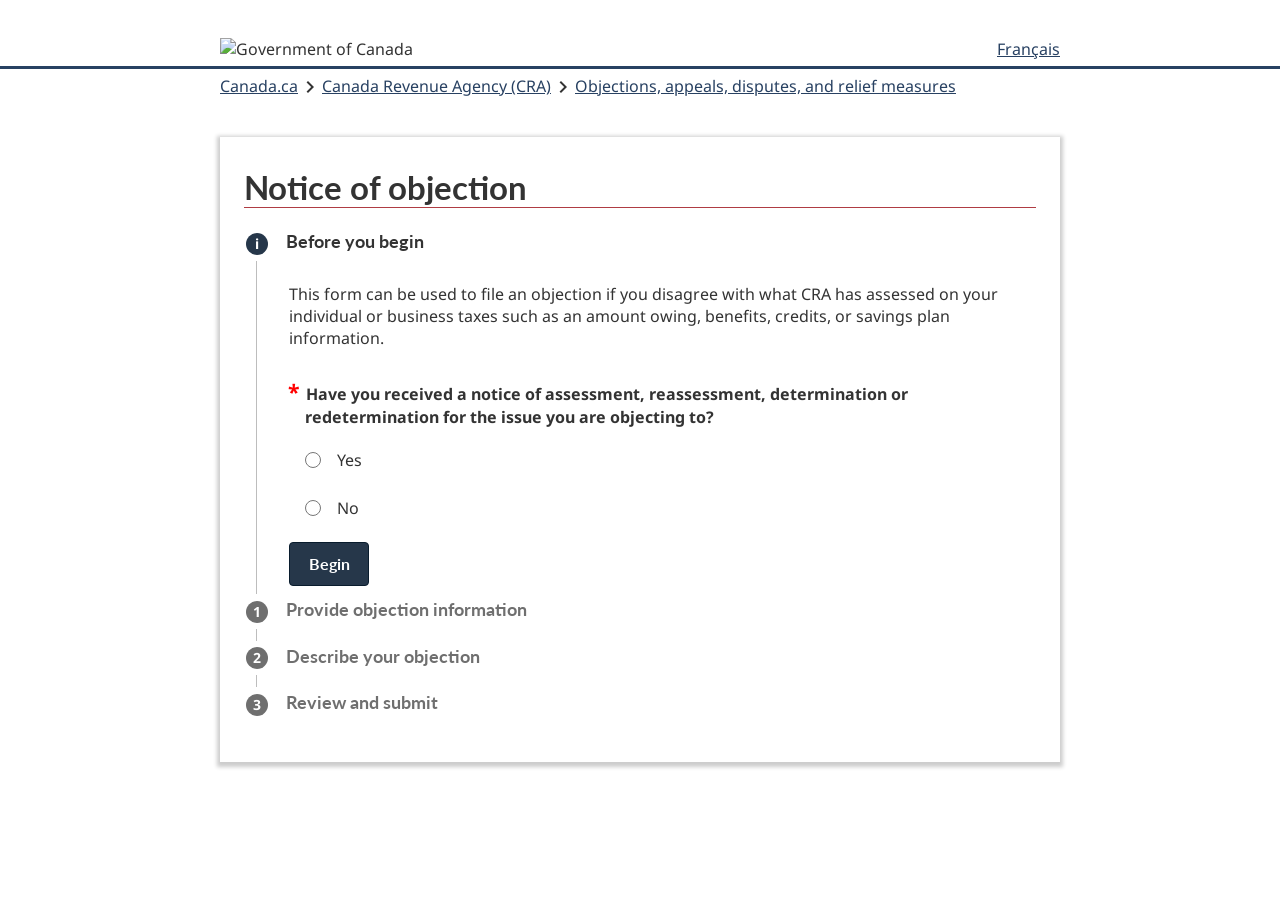
==== commit 6dc7c34a: "Final updates" ====
--- a/index.html
+++ b/index.html
@@ -19,7 +19,7 @@
          </div>
          <div class="bottom-ctn">
             <div class="bottom-content">
-                <a href="#">Canada.ca</a>
+               <a href="#">Canada.ca</a>
                <span class="material-icons">chevron_right</span>
                <a href="#">Canada Revenue Agency (CRA)</a>
                <span class="material-icons">chevron_right</span>
@@ -42,25 +42,12 @@
                   <fieldset id="s0q1-fieldset" data-radio-group>
                      <legend class="required-label"> Have you received a notice of assessment, reassessment, determination or redetermination for the issue you are objecting to?</legend>
                      <div class="group">
-                        <input type="radio" id="s0q1-op1" name="s0q1" value="Yes" data-toggle="alert-multiple-assessments">
+                        <input type="radio" id="s0q1-op1" name="s0q1" value="Yes">
                         <label for="s0q1-op1"></label>
                      </div>
                      <div class="group">
                         <input type="radio" id="s0q1-op2" name="s0q1" value="No" data-toggle="alert-unfiled-final">
                         <label for="s0q1-op2"></label>
-                     </div>
-                     <div class="alert hidden" id="alert-multiple-assessments">
-                        <div class="alert-info">
-                           <div class="line"></div>
-                           <div><span class="material-icons">
-                              information
-                              </span>
-                           </div>
-                           <div class="line"></div>
-                        </div>
-                        <div class="alert-content">
-                           If you plan to object to multiple assessments, you must file a separate objection for each.
-                        </div>
                      </div>
                      <div class="alert hidden" id="alert-unfiled-final">
                         <div class="alert-error">
@@ -77,10 +64,8 @@
                         </div>
                      </div>
                   </fieldset>
-                  
                   <button class="btn btn-primary next-button" type="button">Begin</button>
-                   <button class="hidden btn btn-primary out-button" type="button" onclick="location.href='index.html'">Return to Canada.ca</button>
-                
+                  <button class="hidden btn btn-primary out-button" type="button" onclick="location.href='index.html'">Return to Canada.ca</button>
                </div>
             </div>
          </section>
@@ -95,8 +80,6 @@
                <div class="container">
                   <form id="step-1-form">
                      <div class="required">Fields marked with asterisk (<span class="ast">*</span>) are required.</div>
-                   
-                           
                      <fieldset id="s1q1-fieldset" data-radio-group>
                         <legend class="required-label"> Is this the first time an objection has been filed for this notice of assessment or determination?</legend>
                         <div class="group">
@@ -107,7 +90,6 @@
                            <input type="radio" id="s1q1-op2" name="s1q1" value="No" data-toggle="s1q2-fieldset">
                            <label for="s1q1-op2"></label>
                         </div>
-                     
                      </fieldset>
                      <fieldset id="s1q2-fieldset" class="hidden" data-radio-group>
                         <legend class="required-label"> Why do you want to file another objection?</legend>
@@ -119,7 +101,7 @@
                            <input type="radio" id="s1q2-op2" name="s1q2" value="I do not agree with the decision I received" data-toggle="s1q3-fieldset">
                            <label for="s1q2-op2"></label>
                         </div>
-                         <div class="group">
+                        <div class="group">
                            <input type="radio" id="s1q2-op3" name="s1q2" value="I have new details to add" data-toggle="alert-moretoadd">
                            <label for="s1q2-op3"></label>
                         </div>
@@ -133,9 +115,9 @@
                               <div class="line"></div>
                            </div>
                            <div class="alert-content">
-                             Submitting multiple requests for the same objection will cause a delay in processing your case. Please do not submit a duplicate request. 
-                             <br>
-                             For information on CRA processing times visit: <a href="#">Processing times and complexity levels - Income tax and GST/HST objections</a>
+                              Submitting multiple requests for the same objection will cause a delay in processing your case. Please do not submit a duplicate request. 
+                              <br>
+                              For information on CRA processing times visit: <a href="#">Processing times and complexity levels - Income tax and GST/HST objections</a>
                            </div>
                         </div>
                         <div class="alert hidden" id="alert-moretoadd">
@@ -148,12 +130,11 @@
                               <div class="line"></div>
                            </div>
                            <div class="alert-content">
-                             Additional details may only be submitted once an officer has been assigned to your case.
-                           </div>
-                        </div>
-                     </fieldset>
-                     
-                      <fieldset id="s1q3-fieldset" class="hidden" data-radio-group>
+                              Additional details may only be submitted once an officer has been assigned to your case.
+                           </div>
+                        </div>
+                     </fieldset>
+                     <fieldset id="s1q3-fieldset" class="hidden" data-radio-group>
                         <legend class="required-label"> Select the option that best applies to you.</legend>
                         <div class="group">
                            <input type="radio" id="s1q3-op1" name="s1q3" value="My previous objection led to a new notice that I want to object to" data-toggle="s1q5-fieldset,s1q6-fieldset">
@@ -163,7 +144,6 @@
                            <input type="radio" id="s1q3-op2" name="s1q3" value="I received a notice of confirmation" data-toggle="alert-noticeconfirmation">
                            <label for="s1q3-op2"></label>
                         </div>
-                         
                         <div class="alert hidden" id="alert-noticeconfirmation">
                            <div class="alert-error">
                               <div class="line"></div>
@@ -174,13 +154,11 @@
                               <div class="line"></div>
                            </div>
                            <div class="alert-content">
-                             If you received a notice of confirmation, you must file an appeal to the Tax Court of Canada.
-                             <br>For more information visit: <a href="#">File an appeal to the Court - Income tax or GST/HST</a>
-                           </div>
-                        </div>
-                     
-                     </fieldset>
-
+                              If you received a notice of confirmation, you must file an appeal to the Tax Court of Canada.
+                              <br>For more information visit: <a href="#">File an appeal to the Court - Income tax or GST/HST</a>
+                           </div>
+                        </div>
+                     </fieldset>
                      <fieldset id="s1q4-fieldset" class="hidden" data-radio-group>
                         <legend class="required-label"> Are you aware of any related objections that have been filed with CRA?<br><span class="sub-label">For example, your spouse or your business partner filed an objection to the same amount on their notice.</span></legend>
                         <div class="group">
@@ -191,12 +169,10 @@
                            <input type="radio" id="s1q4-op2" name="s1q4" value="No" data-toggle="s1q6-fieldset">
                            <label for="s1q4-op2"></label>
                         </div>
-                     
                      </fieldset>
                      <fieldset id="s1q5-fieldset" class="hidden" data-radio-group>
                         <legend class="optional-label"> If known, provide the case number for the related objection</legend>
                         <input class="half-width" type="text" id="s1q5-field" name="s1q5">
-                        
                      </fieldset>
                      <fieldset id="s1q6-fieldset" class="hidden" data-radio-group>
                         <legend class="required-label"> Select the option that best describes you.</legend>
@@ -225,7 +201,6 @@
                         </div>
                      </fieldset>
                      <div id="rep-info-section" class="hidden">
-                        
                         <fieldset id="rep-name-fieldset" class="field-row">
                            <div>
                               <label class="required-label" for="s1rep-firstname">Representative first name</label>
@@ -241,27 +216,31 @@
                            <input class="half-width" type="text" id="s1rep-telephone" name="s1rep-telephone">
                         </fieldset>
                         <fieldset> 
-                           <label class="required-label" for="s1rep-repid">Rep ID</label>
+                           <label class="ml-16px" for="s1rep-repid">Rep ID</label>
                            <input class="quarter-width" type="text" id="s1rep-repid" name="s1rep-repid" maxlength="7">
                         </fieldset>
                         <br>
-                          <hr>
+                        <hr>
                      </div>
                      <div id="individual-info-section" class="hidden">
                         <fieldset id="ind-taxtype-fieldset">
                            <label for="s1ind-taxtype"class="required-label">
                            Select the subject you are objecting to.</label>
                            <select id="s1ind-taxtype" name="s1ind-taxtype">
-                              <option value=" " selected>(Select)</option>
+                              <option value="" selected>(Select)</option>
                               <option value="Income tax">Income tax</option>
-                              <option value="GST/HST">GST/HST credit or other provincial/territorial programs</option>
-                              <option value="CCB">Canada Child Benefit (CCB) or other provincial/territorial programs</option>
-                              <option value="DTC">Disability Tax Credit (DTC)</option>
-                              <option value="FHSA">First Home Savings Account (FHSA) assessment notice</option>
-                              <option value="TFSA">Tax-Free Savings Account (TFSA)</option>
+                              <option value="GST/HST credit or other provincial/territorial programs">GST/HST credit or other provincial/territorial programs</option>
+                              <option value="Canada Child Benefit (CCB) or other provincial/territorial programs">Canada Child Benefit (CCB) or other provincial/territorial programs</option>
+                              <option value="Disability Tax Credit (DTC)">Disability Tax Credit (DTC)</option>
+                              <option value="First Home Savings Account (FHSA) assessment notice">First Home Savings Account (FHSA) assessment notice</option>
+                              <option value="Tax-Free Savings Account (TFSA)">Tax-Free Savings Account (TFSA)</option>
+                              <option value="thirdparty">Third-party assessment (T779 / GST259)</option>
                            </select>
                         </fieldset>
-                        
+                        <fieldset id="s1-ind-thirdpartyref-fieldset" class="hidden">
+                           <label class="required-label" for="s1-ind-thirdpartyref">Third-party reference number</label>
+                           <input type="text" class="half-width" name="thirdpartyref" id="s1-ind-thirdpartyref">
+                        </fieldset>
                         <fieldset id="ind-name-fieldset" class="field-row">
                            <div>
                               <label class="required-label" for="s1ind-firstname">First name</label>
@@ -272,74 +251,64 @@
                               <input type="text" id="s1ind-lastname" name="s1ind-lname">
                            </div>
                         </fieldset>
-                        
                         <div class="half-width">
                            <label class="required-label" for="s1ind-sin">Social insurance number (9 digits)</label>
                            <input type="text" id="s1ind-sin" name="s1ind-sin" maxlength="9">
                         </div>
                         <fieldset>
-                        <label class="required-label" for="s1ind-address">Address</label>
-                        <textarea type="text" id="s1ind-address" name="s1ind-address"></textarea>
+                           <label class="required-label" for="s1ind-address">Address</label>
+                           <textarea type="text" id="s1ind-address" name="s1ind-address"></textarea>
                         </fieldset>
                         <fieldset>
-                        <label class="required-label" for="s1ind-telephone">Telephone number</label>
-                        <input type="text" id="s1ind-telephone" name="s1ind-telephone">
-                        </fieldset>
-                     
-                    </div>
+                           <label class="required-label" for="s1ind-telephone">Telephone number</label>
+                           <input type="text" id="s1ind-telephone" name="s1ind-telephone">
+                        </fieldset>
+                     </div>
                      <div id="business-info-section" class="hidden">
                         <fieldset id="s1biz-bizname-fieldset">
-                        <label for="s1biz-bizname" class="required-label">Business name</label>
-                              <input id="s1biz-bizname" name="s1biz-bizname" type="text"/>
-                        </fieldset>
-                          <fieldset id="s1biz-bn-fieldset">
-                              <label class="required-label">Business number (9 digits)</label>
-                              <input id="s1-bn9"
-                                    class="BN9"
-                                    type="text"
-                                    inputmode="numeric"
-                                    pattern="[0-9]*"
-                                    maxlength="9"/>
-                        </fieldset>  
+                           <label for="s1biz-bizname" class="required-label">Business name</label>
+                           <input id="s1biz-bizname" name="s1biz-bizname" type="text"/>
+                        </fieldset>
                         <label for="s1biz-accountype" class="required-label">Select the business type.</label>
-                        <select id="s1biz-accountype" name="s1biz-accountype" data-toggle="s1biz-bn4-fieldset">
-                              <option value="" selected>(Select)</option>
-                              <option value="RC" data-name="Corporation income tax">Corporation income tax (RC)</option>
-                              <option value="RT" data-name="GST/HST ">GST/HST (RT)</option>
-                              <option value="RP" data-name="Payroll">Payroll (RP)</option>
-                              <option value="ZA" data-name="Air Travellers Security Charge">Air Travellers Security Charge (ZA)</option>
-                              <option value="RD" data-name="Excise Duty">Excise Duty (RD)</option>
-                              <option value="RN" data-name="Excise Tax on Insurance Premiums">Excise Tax on Insurance Premiums (RN)</option>
-                              <option value="CT" data-name="Fuel Charge">Fuel Charge (CT)</option>
-                              <option value="LT" data-name="Luxury Tax">Luxury Tax (LT)</option>
-                              <option value="RU" data-name="Underused Housing Tax">Underused Housing Tax (RU)</option>
-                           </select>
-                         <fieldset id="s1biz-bn4-fieldset" class="hidden">
-                           <label class="required-label" for="s1biz-BN4">account number (4 digits)</label>
+                        <select id="s1biz-accountype" name="s1biz-accountype" data-toggle="s1biz-bn-fieldset">
+                           <option value="" selected>(Select)</option>
+                           <option value="RC" data-name="Corporation income tax">Corporation income tax (RC)</option>
+                           <option value="RT" data-name="GST/HST ">GST/HST (RT)</option>
+                           <option value="RP" data-name="Payroll">Payroll (RP)</option>
+                           <option value="ZA" data-name="Air Travellers Security Charge">Air Travellers Security Charge (ZA)</option>
+                           <option value="RD" data-name="Excise Duty">Excise Duty (RD)</option>
+                           <option value="RN" data-name="Excise Tax on Insurance Premiums">Excise Tax on Insurance Premiums (RN)</option>
+                           <option value="CT" data-name="Fuel Charge">Fuel Charge (CT)</option>
+                           <option value="LT" data-name="Luxury Tax">Luxury Tax (LT)</option>
+                           <option value="RU" data-name="Underused Housing Tax">Underused Housing Tax (RU)</option>
+                           <option value="thirdparty">Third-party assessment (T779 / GST259)</option>
+                        </select>
+                        <fieldset id="s1-biz-thirdpartyref-fieldset" class="hidden">
+                           <label class="required-label" for="s1-biz-thirdpartyref">Third-party reference number</label>
+                           <input type="text" class="half-width" name="thirdpartyref" id="s1-biz-thirdpartyref">
+                        </fieldset>
+                        <fieldset id="s1biz-bn-fieldset" class="hidden">
+                           <label for="s1biz-bn9" class="required-label">Business number</label>
                           
-                           <div class="input-wrapper ml-16px">
-                              <div class="prefix"></div>
-                              <input class="tiny-width" type="text" id="s1biz-BN4" name="s1biz-BN4" maxlength="4">
-                           </div>
-                          
-                        </fieldset>
-                     
-                         <fieldset>
-                        <label class="required-label" for="s1biz-address">Business address</label>
-                        <textarea type="text" id="s1biz-address" name="s1biz-address"></textarea>
-                        </fieldset>
-         
-                  
+                           <div class="input-wrapper ml-16px" id="s1biz-bn-wrapper">
+                              <input class="BN9" type="text" id="s1biz-BN9" name="s1biz-BN9" maxlength="9" placeholder="123456789">
+                              <div class="static"></div>
+                              <input class="BN4" type="text" id="s1biz-BN4" name="s1biz-BN4" maxlength="4" placeholder="1234">
+                           </div>
+                           <input type="text" class="hidden" id="s1biz-bnfreeform" name="s1biz-bn9">
+                        </fieldset>
+                       
+                        <fieldset>
+                           <label class="required-label" for="s1biz-address">Business address</label>
+                           <textarea type="text" id="s1biz-address" name="s1biz-address"></textarea>
+                        </fieldset>
                         <label class="required-label" 
                            for="s1biz-telephone">Contact telephone number</label>
                         <input type="text" id="s1biz-telephone" name="s1biz-telephone">
-                           
-                     
-                    </div>
-                     <div id="trust-info-section" class="hidden">   
+                     </div>
+                     <div id="trust-info-section" class="hidden">
                         <label class="required-label" for="s1trust-trustname">Name of trust</label>
                         <input type="text" id="s1trust-trustname" name="s1trust-trustname">
-                        
                         <label class="required-label" for="s1trust-trustname">Trust number</label>
                         <div class="multifield-wrapper">
                            <div class="input-wrapper ml-16px" id="s1trust-trustnumwrapper">
@@ -347,10 +316,9 @@
                               <input class="" type="text" id="s1trust-trustnum" name="s1trust-trustnum">
                            </div>
                         </div>
-
                         <fieldset>
-                        <label class="required-label" for="s1trust-address">Address of trust</label>
-                        <textarea type="text" id="s1trust-address" name="s1trust-address"></textarea>
+                           <label class="required-label" for="s1trust-address">Address of trust</label>
+                           <textarea type="text" id="s1trust-address" name="s1trust-address"></textarea>
                         </fieldset>
                      </div>
                      <button class="btn btn-secondary back-button" type="button">Back</button>
@@ -360,7 +328,6 @@
                </div>
             </div>
          </section>
-
          <section class="step" id="step-2">
             <div class="step-header">
                <div class="step-number">
@@ -372,112 +339,96 @@
                <div class="container">
                   <form id="step-2-form">
                      <div class="required">Fields marked with asterisk (<span class="ast">*</span>) are required.</div>
-                     <p>The date and tax year can be found in the top, right-hand corner of your notice. </p>
+                     <p>The date and tax year can be found in the top, right-hand corner of your notice. </p>
                      <fieldset id="s2q1-fieldset" data-radio-group>
                         <legend class="required-label">What kind of notice did you receive?</legend>
                         <div class="group">
-                           <input type="radio" id="s2q1-op1" name="s2q1" value="Notice of assessment or reassessment " data-toggle="s2q2-fieldset">
+                           <input type="radio" id="s2q1-op1" name="s2q1" value="Notice of assessment or reassessment " data-toggle="s2-noticedate-fieldset">
                            <label for="s2q1-op1"></label>
                         </div>
                         <div class="group">
                            <input type="radio" id="s2q1-op2" name="s2q1" value="Notice of determination or redetermination" data-toggle="s2-noticedate-fieldset">
                            <label for="s2q1-op2"></label>
                         </div>
-                        
-                     </fieldset>
-                     <fieldset id="s2q2-fieldset" class="hidden" data-radio-group>
-                        <legend class="required-label">Was your notice for yourself or a third-party?</legend>
-                        <div class="group">
-                           <input type="radio" id="s2q2-op1" name="s2q2" value="Myself" data-toggle="s2-noticedate-fieldset">
-                           <label for="s2q2-op1"></label>
-                        </div>
-                        <div class="group">
-                           <input type="radio" id="s2q2-op2" name="s2q2" value="A third-party" data-toggle="s2-noticedate-fieldset">
-                           <label for="s2q2-op2"></label>
-                        </div>
-                        
-                     </fieldset>
-                      <fieldset id="s2-noticedate-fieldset" class="hidden">
+                     </fieldset>
+                     
+                   
+                     <fieldset id="s2-noticedate-fieldset" class="hidden">
                         <label for="s2-noticedate-field" class="required-label">
-                              Date on notice of assessment or determination</label>
-                        <input class="ml-16px" type="date" name="s2noticedate" id="s2-noticedate-field" placeholder="YYYY-MM-DD" data-toggle="s2q3-fieldset,s2q4-fieldset,s2q5-fieldset,s2q6-fieldset"><BR>
-                        </fieldset>
+                        Date on notice of assessment or determination</label>
+                        <input class="ml-16px" type="date" name="s2noticedate" id="s2-noticedate-field" placeholder="YYYY-MM-DD" data-toggle="s2-date-fields,s2q4-fieldset,s2q5-fieldset,s2q6-fieldset"><BR>
+                     </fieldset>
                      <fieldset id="s2-timeextension-fieldset" class="hidden">
                         <p>You have 90 days from the notice date to file an objection. An extension may be granted if you explain why you did not file your objection within the time limit.</p>
                         <label for="s2-timeextension" class="required-label">Explain why you did not file your objection within the time limit. </label>
-                        <textarea id="s2-timeextension" name="s2timeextension"></textarea>
-                     </fieldset>
-                  
-                     <fieldset id="s2q3-fieldset" class="hidden">
-                        <label for="s2q3-field" class="required-label">Tax year</label>
-                       <input class="ml-16px" id="s2q3-field" type="number" min="1900" max="2100" name="s2q3">
-                     </fieldset>
-
+                        <textarea id="s2-timeextension" name="s2timeextension" ></textarea>
+                     </fieldset>
+                     <div class="hidden" id="s2-date-fields">
+                        <fieldset id="tax-years-fieldset" class="hidden">
+                           <label for="s2q3-field" class="required-label">Tax year(s)</label>
+                           <div class="ml-16px vertical-stack" id="tax-years-container">
+                              <input class="quarter-width" id="s2q3-field" type="number" min="1900" max="2100" name="s2q3" data-array="true">
+                           </div>
+                           <button class="btn ml-16px btn-secondary" type="button" id="add-tax-year-btn"><span class="material-icons">add_circle</span> Add another tax year</button>
+                        </fieldset>
+                        <fieldset id="fiscal-period-fieldset" class="hidden">
+                           <label for="fiscal-period-end" class="required-label">Fiscal period end</label>
+                           <input type="date" id="fiscal-period-end" name="s2_fiscalperiod" class="ml-16px">
+                        </fieldset>
+                     </div>
                      <fieldset id="s2q4-fieldset" class="hidden">
-                         <label for="s2q4-field" class="required-label">Province or territory for the tax year</label>
+                        <label for="s2q4-field" class="required-label">Province or territory for the tax year</label>
                         <select id="s2q4-field" name="s2q4">
-                              <option value="" selected>(Select)</option>
-                              <option value="Alberta">Alberta</option>
-                              <option value="British Columbia">British Columbia</option>
-                              <option value="Manitoba">Manitoba</option>
-                              <option value="New Brunswick">New Brunswick</option>
-                              <option value="Newfoundland and Labrador">Newfoundland and Labrador</option>
-                              <option value="Northwest Territories">Northwest Territories</option>
-                              <option value="Nova Scotia">Nova Scotia</option>
-                              <option value="Nunavut">Nunavut</option>
-                              <option value="Ontario">Ontario</option>
-                              <option value="Prince Edward Island">Prince Edward Island</option>
-                              <option value="Quebec">Quebec</option>
-                              <option value="Saskatchewan">Saskatchewan</option>
-                              <option value="Yukon">Yukon</option>
+                           <option value="" selected>(Select)</option>
+                           <option value="Alberta">Alberta</option>
+                           <option value="British Columbia">British Columbia</option>
+                           <option value="Manitoba">Manitoba</option>
+                           <option value="New Brunswick">New Brunswick</option>
+                           <option value="Newfoundland and Labrador">Newfoundland and Labrador</option>
+                           <option value="Northwest Territories">Northwest Territories</option>
+                           <option value="Nova Scotia">Nova Scotia</option>
+                           <option value="Nunavut">Nunavut</option>
+                           <option value="Ontario">Ontario</option>
+                           <option value="Prince Edward Island">Prince Edward Island</option>
+                           <option value="Quebec">Quebec</option>
+                           <option value="Saskatchewan">Saskatchewan</option>
+                           <option value="Yukon">Yukon</option>
                         </select>
                      </fieldset>
-                     
                      <fieldset id="s2q5-fieldset" class="hidden">
                         <label for="s2q5-field" class="required-label">Search for the tax line that you want to object to (either by line number or keyword).</label>
-                     
                         <div class="input-wrapper search-wrapper full-width ml-16px">
                            <div class="prefix"><span class="material-icons">search</span></div>
                            <input type="text" id="s2q5-field" name="s2q5">
                         </div>
-                   
-                 
-                      
-                      <div class="search-dropdown hidden" id="s2q5-dropdown">
-                        <option value="3640" data-description="Total liabilities and shareholder equity">3640: Total liabilities and shareholder equity</option>
-                        <option value="3680" data-description="Net income/loss">3680: Net income/loss</option>
-                        <option value="1000" data-description="Revenue">1000: Revenue</option>
-                        <option value="2000" data-description="Expenses">2000: Expenses</option>
-                      </div>
-                      </fieldset>
-                      
-                        <table id="tax-lines-tb" class="hidden table table-min ml-16px dynamic-table" cellpadding="0" cellspacing="0" required>
-                           <thead>
-                              <tr>
-                                 <th>Tax line</th>
-                                 <th>Description</th>
-                                 <th>Action</th>
-                              </tr>
-                           </thead>
-                           <tbody data-placeholder="">
-                           </tbody>
-                        </table>
-                 <fieldset id="s2q6-fieldset" class="hidden">
-                         <label for="s2q6-field" class="required-label">Describe the details, facts and reasons for your objection.</label>
-                        <textarea id="s2q6-field" name="s2q6"></textarea>
-                     </fieldset>
-
-
-
+                        <div class="search-dropdown hidden" id="s2q5-dropdown">
+                           <option value="3640" data-description="Total liabilities and shareholder equity">3640: Total liabilities and shareholder equity</option>
+                           <option value="3680" data-description="Net income/loss">3680: Net income/loss</option>
+                           <option value="1000" data-description="Revenue">1000: Revenue</option>
+                           <option value="2000" data-description="Expenses">2000: Expenses</option>
+                        </div>
+                     </fieldset>
+                     <table id="tax-lines-tb" class="hidden table table-min ml-16px dynamic-table" cellpadding="0" cellspacing="0" required>
+                        <thead>
+                           <tr>
+                              <th>Tax line</th>
+                              <th>Description</th>
+                              <th>Action</th>
+                           </tr>
+                        </thead>
+                        <tbody data-placeholder="">
+                        </tbody>
+                     </table>
+                     <fieldset id="s2q6-fieldset" class="hidden">
+                        <label for="s2q6-field" class="required-label">Describe the details, facts and reasons for your objection.</label>
+                        <textarea id="s2q6-field" name="s2q6" data-maxlength="2500" maxlength="2500"></textarea>
+                     </fieldset>
                      <button class="btn btn-secondary back-button" type="button">Back</button>
                      <button class="btn btn-primary next-button" type="button">Next</button>
                   </form>
                </div>
             </div>
          </section>
-       
-     
-        
          <section class="step" id="step-3">
             <div class="step-header">
                <div class="step-number">
@@ -491,7 +442,6 @@
                      <div class="required">Fields marked with asterisk (<span class="ast">*</span>) are required.</div>
                      <div id="s3-review-container">
                      </div>
-                     
                   </form>
                </div>
                <button class="btn btn-secondary back-button" type="button">Back</button>
--- a/styles/base.css
+++ b/styles/base.css
@@ -717,6 +717,8 @@
   font-size:18px;
   color:#333;
   min-height:60px;
+  resize:none;
+  height:170px;
   /* box-sizing:border-box; */
 }
 
@@ -813,6 +815,11 @@
   font-weight: 600;
   color: #444;
  
+}
+.vertical-stack {
+  display: flex;
+  flex-direction:column;
+  gap:8px;
 }
 
 
@@ -1200,7 +1207,14 @@
 }
 
 
-
+.char-counter {
+    font-size: 0.875rem;
+    color: #666;
+    margin-top: 4px;
+    margin-left:16px;
+    text-align: right;
+    width:100%;
+}
 
 .review-table th,
 .review-table td{
